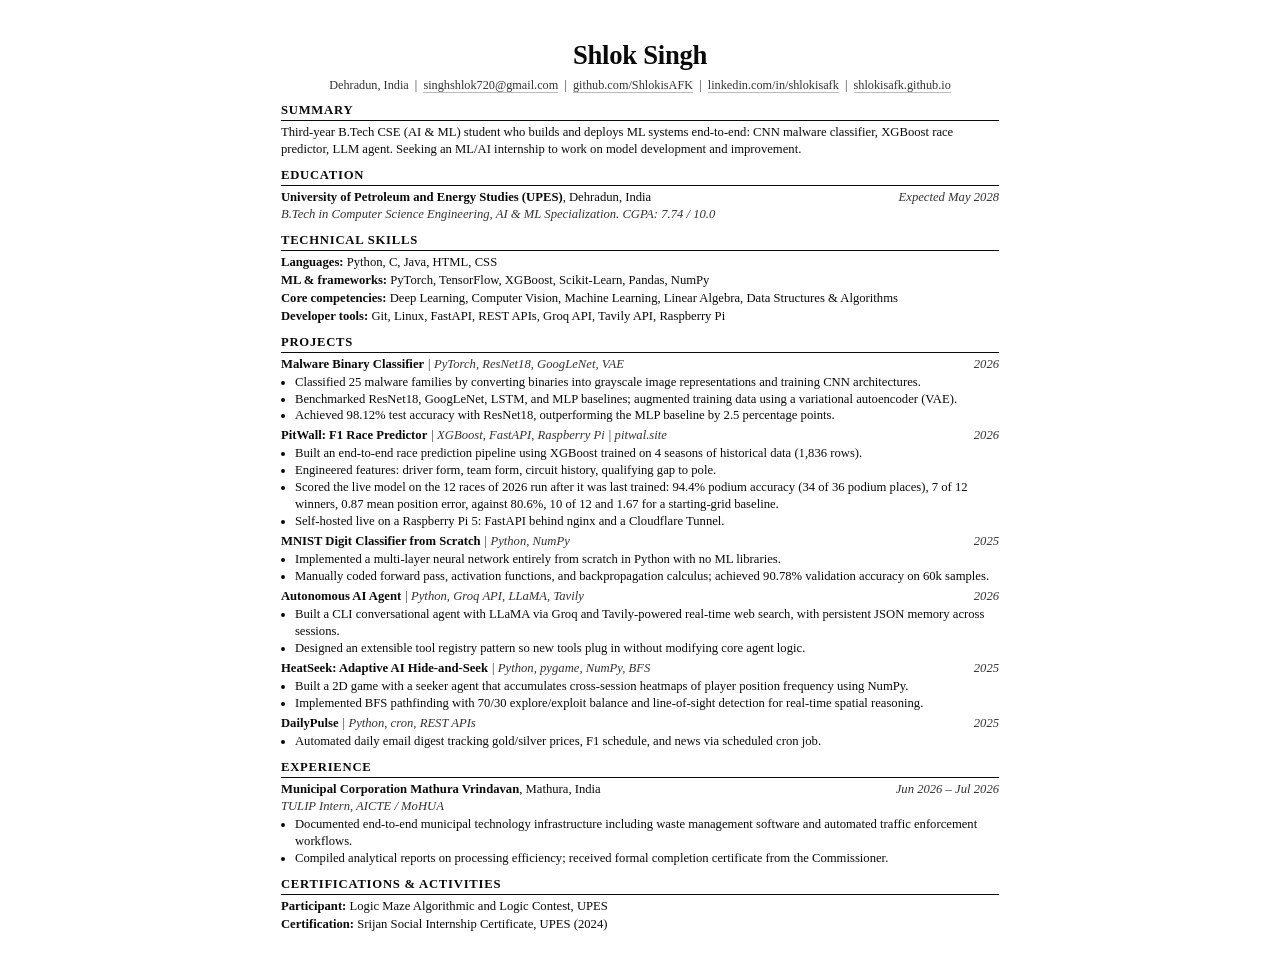
==== resume.html @ d62d680e "Replace the resume: current PitWall numbers, no phone number Rebuilt from cv.md. Also adds resume.ht" ====
<!doctype html>
<html lang="en">
<head>
<meta charset="utf-8">
<meta name="viewport" content="width=device-width, initial-scale=1">
<title>Shlok Singh, resume</title>
<meta name="robots" content="noindex">
<style>
  @page { size: A4; margin: 10mm 12mm; }
  * { box-sizing: border-box; }
  body { margin: 0 auto; max-width: 190mm; padding: 10mm 0; background: #fff; color: #0a0a0a; font: 9.5pt/1.34 Georgia, "Times New Roman", serif; }
  h1 { margin: 0; font-size: 20pt; font-weight: 600; letter-spacing: -.01em; text-align: center; }
  .contact { margin-top: 3px; text-align: center; font-size: 9.2pt; color: #333; }
  .contact a { color: inherit; text-decoration: none; border-bottom: 1px solid #bbb; }
  h2 { margin: 9px 0 3px; padding-bottom: 1px; border-bottom: 1px solid #0a0a0a; font-size: 9.5pt; font-weight: 600; letter-spacing: .06em; text-transform: uppercase; }
  .row { display: flex; justify-content: space-between; gap: 12px; }
  .row b { font-weight: 600; }
  .row i { color: #333; white-space: nowrap; }
  .sub { color: #333; font-style: italic; }
  ul { margin: 1px 0 2px; padding-left: 14px; }
  li { margin: 0; }
  .proj { margin-top: 3px; }
  p { margin: 1px 0; }
  .skills b { font-weight: 600; }
  @media print { body { padding: 0; } a { border: 0 !important; } }
</style>
</head>
<body>
<h1>Shlok Singh</h1>
<div class="contact">Dehradun, India &nbsp;|&nbsp; <a href="mailto:singhshlok720@gmail.com">singhshlok720@gmail.com</a> &nbsp;|&nbsp; <a href="https://github.com/ShlokisAFK">github.com/ShlokisAFK</a> &nbsp;|&nbsp; <a href="https://www.linkedin.com/in/shlokisafk/">linkedin.com/in/shlokisafk</a> &nbsp;|&nbsp; <a href="https://shlokisafk.github.io/">shlokisafk.github.io</a></div>

<h2>Summary</h2>
<p>Third-year B.Tech CSE (AI &amp; ML) student who builds and deploys ML systems end-to-end: CNN malware classifier, XGBoost race predictor, LLM agent. Seeking an ML/AI internship to work on model development and improvement.</p>

<h2>Education</h2>
<div class="row"><span><b>University of Petroleum and Energy Studies (UPES)</b>, Dehradun, India</span><i>Expected May 2028</i></div>
<div class="sub">B.Tech in Computer Science Engineering, AI &amp; ML Specialization. CGPA: 7.74 / 10.0</div>

<h2>Technical skills</h2>
<p class="skills"><b>Languages:</b> Python, C, Java, HTML, CSS</p>
<p class="skills"><b>ML &amp; frameworks:</b> PyTorch, TensorFlow, XGBoost, Scikit-Learn, Pandas, NumPy</p>
<p class="skills"><b>Core competencies:</b> Deep Learning, Computer Vision, Machine Learning, Linear Algebra, Data Structures &amp; Algorithms</p>
<p class="skills"><b>Developer tools:</b> Git, Linux, FastAPI, REST APIs, Groq API, Tavily API, Raspberry Pi</p>

<h2>Projects</h2>
<div class="proj"><div class="row"><span><b>Malware Binary Classifier</b> <span class="sub">| PyTorch, ResNet18, GoogLeNet, VAE</span></span><i>2026</i></div>
<ul>
<li>Classified 25 malware families by converting binaries into grayscale image representations and training CNN architectures.</li>
<li>Benchmarked ResNet18, GoogLeNet, LSTM, and MLP baselines; augmented training data using a variational autoencoder (VAE).</li>
<li>Achieved 98.12% test accuracy with ResNet18, outperforming the MLP baseline by 2.5 percentage points.</li>
</ul></div>
<div class="proj"><div class="row"><span><b>PitWall: F1 Race Predictor</b> <span class="sub">| XGBoost, FastAPI, Raspberry Pi | pitwal.site</span></span><i>2026</i></div>
<ul>
<li>Built an end-to-end race prediction pipeline using XGBoost trained on 4 seasons of historical data (1,836 rows).</li>
<li>Engineered features: driver form, team form, circuit history, qualifying gap to pole.</li>
<li>Scored the live model on the 12 races of 2026 run after it was last trained: 94.4% podium accuracy (34 of 36 podium places), 7 of 12 winners, 0.87 mean position error, against 80.6%, 10 of 12 and 1.67 for a starting-grid baseline.</li>
<li>Self-hosted live on a Raspberry Pi 5: FastAPI behind nginx and a Cloudflare Tunnel.</li>
</ul></div>
<div class="proj"><div class="row"><span><b>MNIST Digit Classifier from Scratch</b> <span class="sub">| Python, NumPy</span></span><i>2025</i></div>
<ul>
<li>Implemented a multi-layer neural network entirely from scratch in Python with no ML libraries.</li>
<li>Manually coded forward pass, activation functions, and backpropagation calculus; achieved 90.78% validation accuracy on 60k samples.</li>
</ul></div>
<div class="proj"><div class="row"><span><b>Autonomous AI Agent</b> <span class="sub">| Python, Groq API, LLaMA, Tavily</span></span><i>2026</i></div>
<ul>
<li>Built a CLI conversational agent with LLaMA via Groq and Tavily-powered real-time web search, with persistent JSON memory across sessions.</li>
<li>Designed an extensible tool registry pattern so new tools plug in without modifying core agent logic.</li>
</ul></div>
<div class="proj"><div class="row"><span><b>HeatSeek: Adaptive AI Hide-and-Seek</b> <span class="sub">| Python, pygame, NumPy, BFS</span></span><i>2025</i></div>
<ul>
<li>Built a 2D game with a seeker agent that accumulates cross-session heatmaps of player position frequency using NumPy.</li>
<li>Implemented BFS pathfinding with 70/30 explore/exploit balance and line-of-sight detection for real-time spatial reasoning.</li>
</ul></div>
<div class="proj"><div class="row"><span><b>DailyPulse</b> <span class="sub">| Python, cron, REST APIs</span></span><i>2025</i></div>
<ul><li>Automated daily email digest tracking gold/silver prices, F1 schedule, and news via scheduled cron job.</li></ul></div>

<h2>Experience</h2>
<div class="row"><span><b>Municipal Corporation Mathura Vrindavan</b>, Mathura, India</span><i>Jun 2026 &ndash; Jul 2026</i></div>
<div class="sub">TULIP Intern, AICTE / MoHUA</div>
<ul>
<li>Documented end-to-end municipal technology infrastructure including waste management software and automated traffic enforcement workflows.</li>
<li>Compiled analytical reports on processing efficiency; received formal completion certificate from the Commissioner.</li>
</ul>

<h2>Certifications &amp; activities</h2>
<p><b>Participant:</b> Logic Maze Algorithmic and Logic Contest, UPES</p>
<p><b>Certification:</b> Srijan Social Internship Certificate, UPES (2024)</p>
</body>
</html>
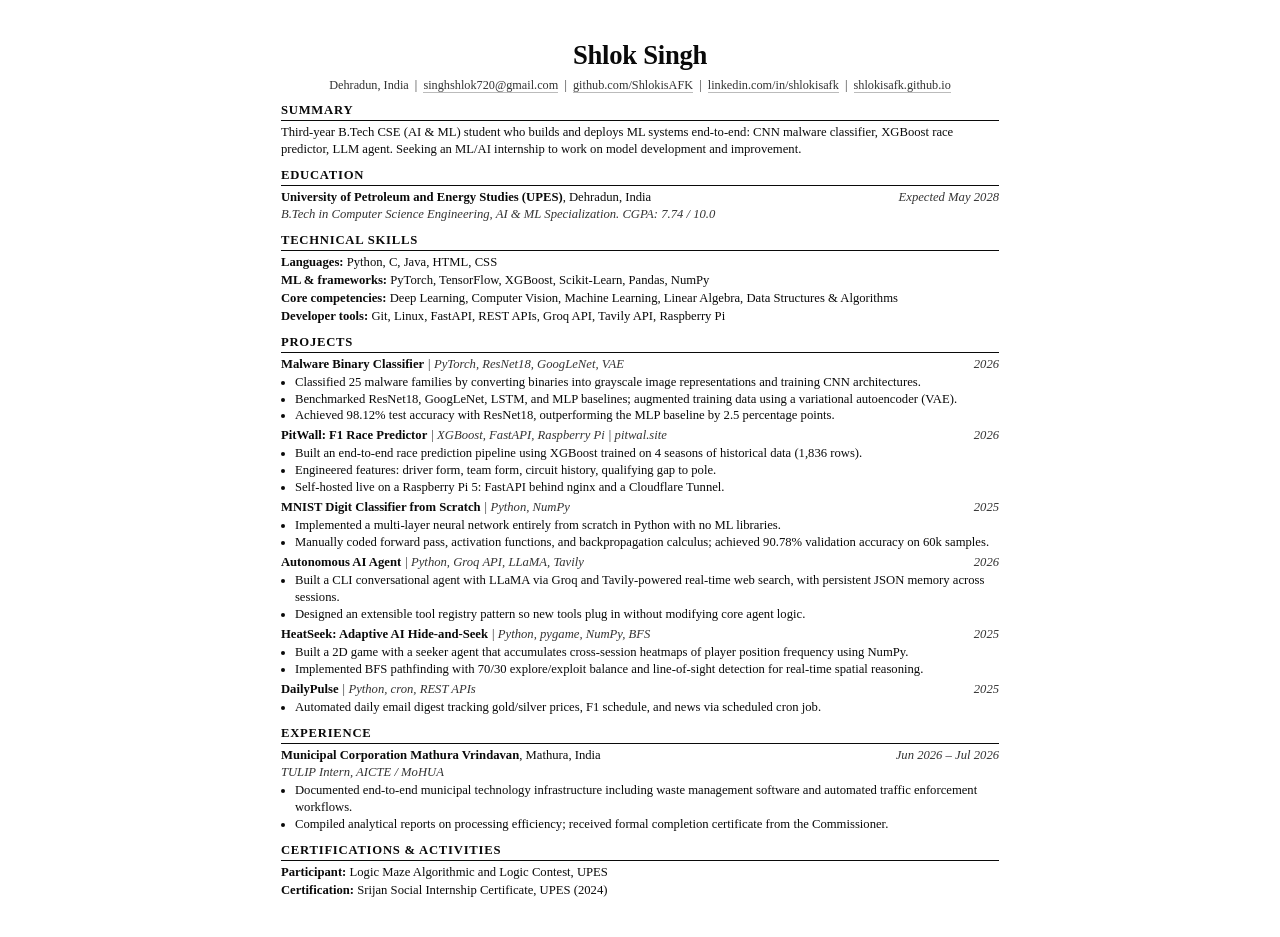
==== commit dc883aae: "Withdraw PitWall accuracy figures pending a corrected evaluation A feature-ordering bug in PitWall's" ====
--- a/resume.html
+++ b/resume.html
@@ -53,7 +53,6 @@
 <ul>
 <li>Built an end-to-end race prediction pipeline using XGBoost trained on 4 seasons of historical data (1,836 rows).</li>
 <li>Engineered features: driver form, team form, circuit history, qualifying gap to pole.</li>
-<li>Scored the live model on the 12 races of 2026 run after it was last trained: 94.4% podium accuracy (34 of 36 podium places), 7 of 12 winners, 0.87 mean position error, against 80.6%, 10 of 12 and 1.67 for a starting-grid baseline.</li>
 <li>Self-hosted live on a Raspberry Pi 5: FastAPI behind nginx and a Cloudflare Tunnel.</li>
 </ul></div>
 <div class="proj"><div class="row"><span><b>MNIST Digit Classifier from Scratch</b> <span class="sub">| Python, NumPy</span></span><i>2025</i></div>
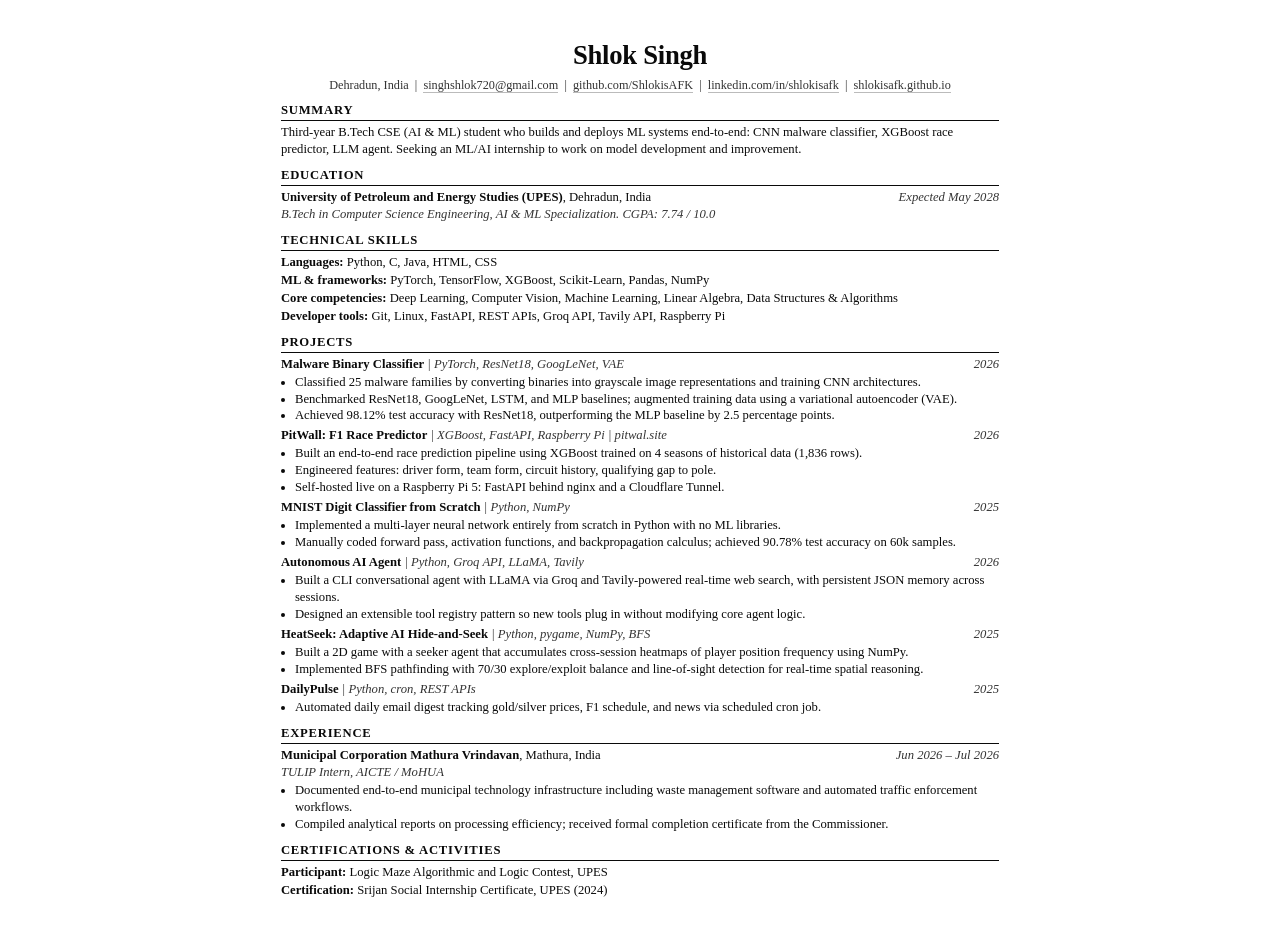
==== commit 0879558f: "Label MNIST 90.78% as test accuracy (measured on the 10k held-out test set)" ====
--- a/resume.html
+++ b/resume.html
@@ -58,7 +58,7 @@
 <div class="proj"><div class="row"><span><b>MNIST Digit Classifier from Scratch</b> <span class="sub">| Python, NumPy</span></span><i>2025</i></div>
 <ul>
 <li>Implemented a multi-layer neural network entirely from scratch in Python with no ML libraries.</li>
-<li>Manually coded forward pass, activation functions, and backpropagation calculus; achieved 90.78% validation accuracy on 60k samples.</li>
+<li>Manually coded forward pass, activation functions, and backpropagation calculus; achieved 90.78% test accuracy on 60k samples.</li>
 </ul></div>
 <div class="proj"><div class="row"><span><b>Autonomous AI Agent</b> <span class="sub">| Python, Groq API, LLaMA, Tavily</span></span><i>2026</i></div>
 <ul>
